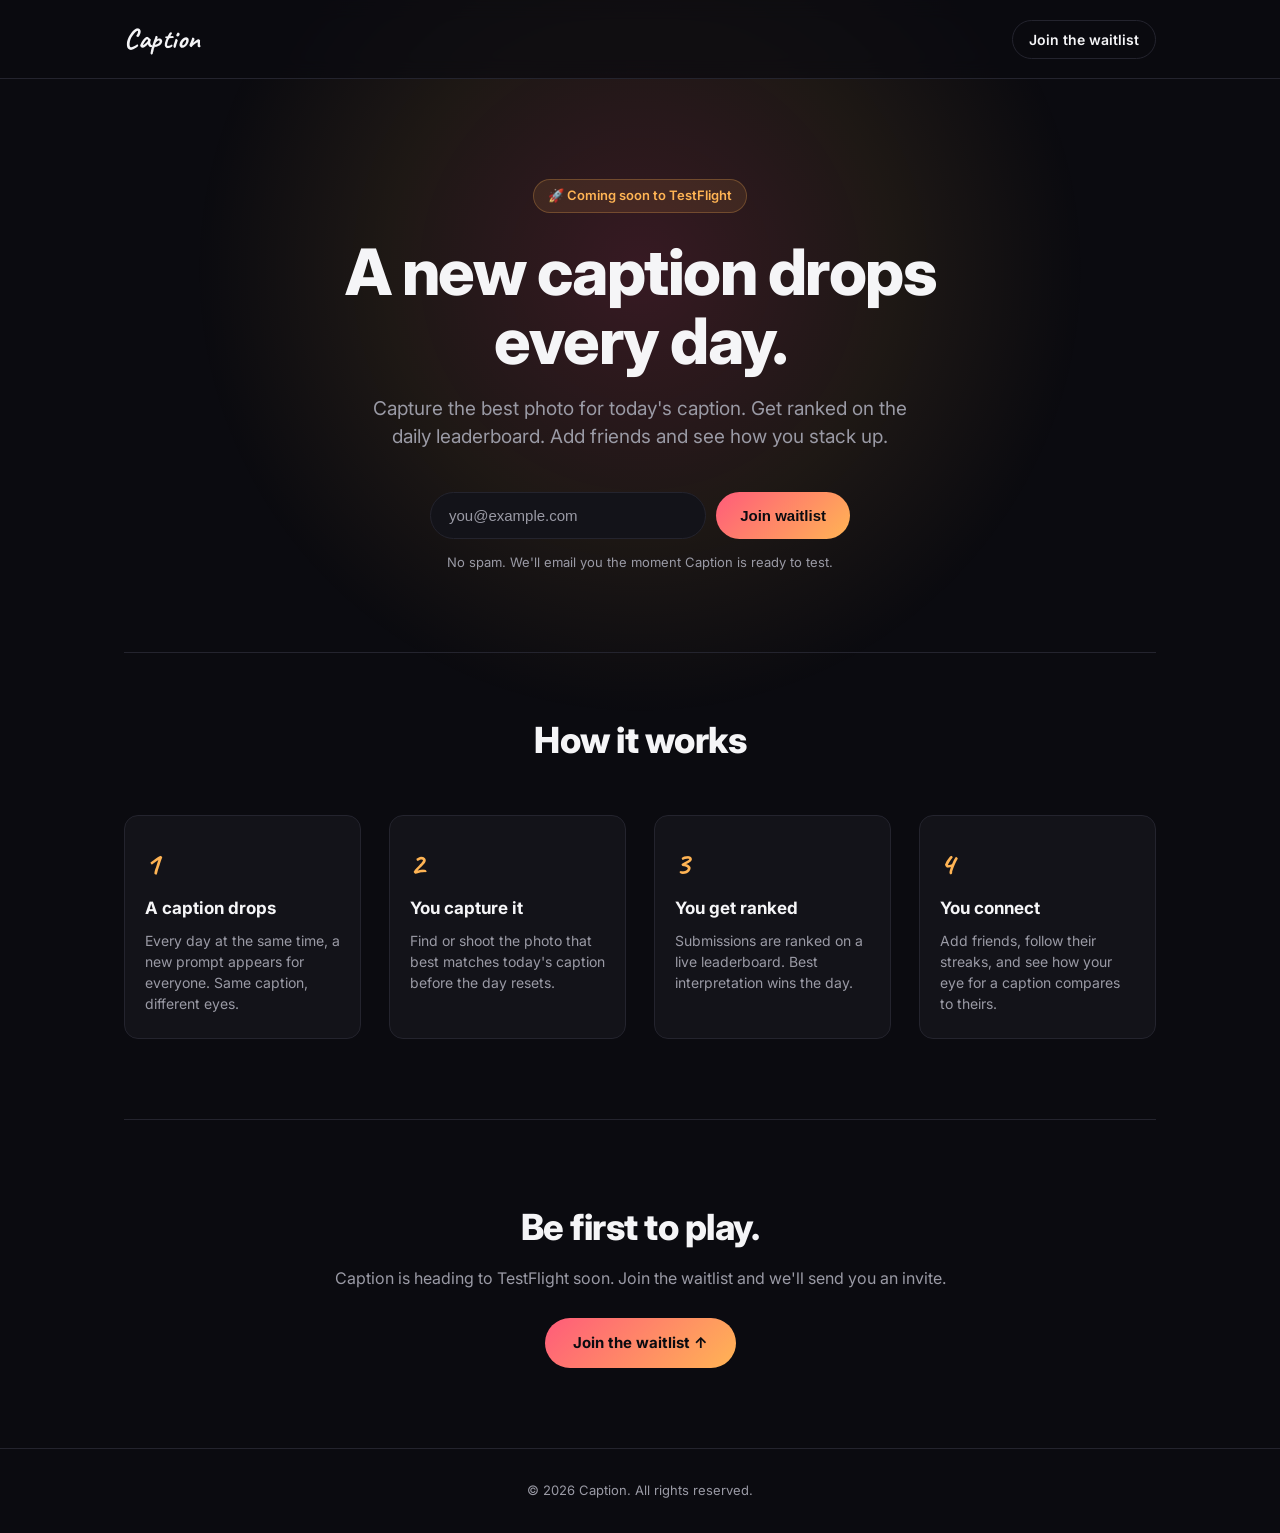
==== index.html @ 1dfd94dd "Add Caption landing page with waitlist form Simple static site: hero, how-it-works section, and a Fo" ====
<!DOCTYPE html>
<html lang="en">
<head>
<meta charset="UTF-8">
<meta name="viewport" content="width=device-width, initial-scale=1.0">
<title>Caption — A new caption drops daily</title>
<meta name="description" content="Every day, a new caption drops. Capture the best photo for it, climb the leaderboard, and connect with friends. Coming soon to TestFlight.">
<link rel="preconnect" href="https://fonts.googleapis.com">
<link rel="preconnect" href="https://fonts.gstatic.com" crossorigin>
<link href="https://fonts.googleapis.com/css2?family=Inter:wght@400;500;600;700;800&family=Caveat:wght@600;700&display=swap" rel="stylesheet">
<link rel="stylesheet" href="style.css">
</head>
<body>

<div class="bg-glow"></div>

<header class="nav">
  <div class="nav-inner">
    <div class="logo">Caption</div>
    <a href="#waitlist" class="nav-cta">Join the waitlist</a>
  </div>
</header>

<main>
  <section class="hero">
    <div class="badge">🚀 Coming soon to TestFlight</div>
    <h1>A new caption drops<br>every day.</h1>
    <p class="subhead">
      Capture the best photo for today's caption. Get ranked on the daily leaderboard.
      Add friends and see how you stack up.
    </p>

    <form id="waitlist-form" class="waitlist-form" action="https://formspree.io/f/mrpgkleg" method="POST">
      <input
        type="email"
        name="email"
        id="email"
        placeholder="you@example.com"
        required
        autocomplete="email"
      >
      <button type="submit">Join waitlist</button>
    </form>
    <p id="form-message" class="form-message" hidden></p>
    <p class="fine-print">No spam. We'll email you the moment Caption is ready to test.</p>
  </section>

  <section class="how-it-works" id="how-it-works">
    <h2>How it works</h2>
    <div class="steps">
      <div class="step">
        <div class="step-num">1</div>
        <h3>A caption drops</h3>
        <p>Every day at the same time, a new prompt appears for everyone. Same caption, different eyes.</p>
      </div>
      <div class="step">
        <div class="step-num">2</div>
        <h3>You capture it</h3>
        <p>Find or shoot the photo that best matches today's caption before the day resets.</p>
      </div>
      <div class="step">
        <div class="step-num">3</div>
        <h3>You get ranked</h3>
        <p>Submissions are ranked on a live leaderboard. Best interpretation wins the day.</p>
      </div>
      <div class="step">
        <div class="step-num">4</div>
        <h3>You connect</h3>
        <p>Add friends, follow their streaks, and see how your eye for a caption compares to theirs.</p>
      </div>
    </div>
  </section>

  <section class="waitlist-cta" id="waitlist">
    <h2>Be first to play.</h2>
    <p>Caption is heading to TestFlight soon. Join the waitlist and we'll send you an invite.</p>
    <a href="#" class="cta-button" id="scroll-to-form">Join the waitlist ↑</a>
  </section>
</main>

<footer class="footer">
  <p>&copy; 2026 Caption. All rights reserved.</p>
</footer>

<script src="script.js"></script>
</body>
</html>
---- style.css ----
:root {
  --bg: #0b0b10;
  --bg-elevated: #131319;
  --text: #f5f5f7;
  --text-dim: #9a9aa5;
  --accent: #ff5c7a;
  --accent-2: #ffb454;
  --border: #24242e;
  --radius: 14px;
}

* { box-sizing: border-box; margin: 0; padding: 0; }

html { scroll-behavior: smooth; }

body {
  background: var(--bg);
  color: var(--text);
  font-family: 'Inter', -apple-system, BlinkMacSystemFont, 'Segoe UI', sans-serif;
  line-height: 1.5;
  min-height: 100vh;
  position: relative;
  overflow-x: hidden;
}

.bg-glow {
  position: fixed;
  top: -20%;
  left: 50%;
  transform: translateX(-50%);
  width: 900px;
  height: 900px;
  background: radial-gradient(circle, rgba(255,92,122,0.18) 0%, rgba(255,180,84,0.08) 40%, transparent 70%);
  pointer-events: none;
  z-index: 0;
}

.nav {
  position: sticky;
  top: 0;
  z-index: 10;
  backdrop-filter: blur(10px);
  background: rgba(11,11,16,0.7);
  border-bottom: 1px solid var(--border);
}

.nav-inner {
  max-width: 1080px;
  margin: 0 auto;
  padding: 18px 24px;
  display: flex;
  justify-content: space-between;
  align-items: center;
}

.logo {
  font-family: 'Caveat', cursive;
  font-weight: 700;
  font-size: 28px;
  letter-spacing: 0.5px;
}

.nav-cta {
  color: var(--text);
  text-decoration: none;
  font-size: 14px;
  font-weight: 600;
  padding: 8px 16px;
  border: 1px solid var(--border);
  border-radius: 999px;
  transition: border-color 0.2s, background 0.2s;
}

.nav-cta:hover {
  border-color: var(--accent);
  background: rgba(255,92,122,0.08);
}

main {
  position: relative;
  z-index: 1;
  max-width: 1080px;
  margin: 0 auto;
  padding: 0 24px;
}

.hero {
  text-align: center;
  padding: 100px 0 80px;
  display: flex;
  flex-direction: column;
  align-items: center;
}

.badge {
  display: inline-block;
  font-size: 13px;
  font-weight: 600;
  color: var(--accent-2);
  background: rgba(255,180,84,0.1);
  border: 1px solid rgba(255,180,84,0.25);
  padding: 6px 14px;
  border-radius: 999px;
  margin-bottom: 24px;
}

.hero h1 {
  font-size: clamp(36px, 6vw, 64px);
  font-weight: 800;
  letter-spacing: -1.5px;
  line-height: 1.08;
  margin-bottom: 20px;
}

.subhead {
  font-size: clamp(16px, 2vw, 19px);
  color: var(--text-dim);
  max-width: 560px;
  margin-bottom: 40px;
}

.waitlist-form {
  display: flex;
  gap: 10px;
  width: 100%;
  max-width: 420px;
  margin-bottom: 14px;
}

.waitlist-form input {
  flex: 1;
  padding: 14px 18px;
  font-size: 15px;
  border-radius: 999px;
  border: 1px solid var(--border);
  background: var(--bg-elevated);
  color: var(--text);
  outline: none;
  transition: border-color 0.2s;
  min-width: 0;
}

.waitlist-form input:focus {
  border-color: var(--accent);
}

.waitlist-form input::placeholder {
  color: var(--text-dim);
}

.waitlist-form button {
  padding: 14px 24px;
  font-size: 15px;
  font-weight: 700;
  border-radius: 999px;
  border: none;
  background: linear-gradient(135deg, var(--accent), var(--accent-2));
  color: #0b0b10;
  cursor: pointer;
  white-space: nowrap;
  transition: transform 0.15s, box-shadow 0.15s;
}

.waitlist-form button:hover {
  transform: translateY(-1px);
  box-shadow: 0 8px 24px rgba(255,92,122,0.35);
}

.waitlist-form button:active {
  transform: translateY(0);
}

.form-message {
  font-size: 14px;
  font-weight: 600;
  margin-bottom: 8px;
}

.form-message.success { color: #7fe0a8; }
.form-message.error { color: var(--accent); }

.fine-print {
  font-size: 13px;
  color: var(--text-dim);
}

@media (max-width: 480px) {
  .waitlist-form {
    flex-direction: column;
  }
}

.how-it-works {
  padding: 60px 0 80px;
  border-top: 1px solid var(--border);
}

.how-it-works h2 {
  text-align: center;
  font-size: clamp(26px, 4vw, 36px);
  font-weight: 800;
  letter-spacing: -0.5px;
  margin-bottom: 48px;
}

.steps {
  display: grid;
  grid-template-columns: repeat(4, 1fr);
  gap: 28px;
}

@media (max-width: 800px) {
  .steps { grid-template-columns: repeat(2, 1fr); }
}

@media (max-width: 480px) {
  .steps { grid-template-columns: 1fr; }
}

.step {
  background: var(--bg-elevated);
  border: 1px solid var(--border);
  border-radius: var(--radius);
  padding: 24px 20px;
}

.step-num {
  font-family: 'Caveat', cursive;
  font-size: 32px;
  font-weight: 700;
  color: var(--accent-2);
  margin-bottom: 8px;
}

.step h3 {
  font-size: 17px;
  font-weight: 700;
  margin-bottom: 8px;
}

.step p {
  font-size: 14px;
  color: var(--text-dim);
}

.waitlist-cta {
  text-align: center;
  padding: 80px 0;
  border-top: 1px solid var(--border);
}

.waitlist-cta h2 {
  font-size: clamp(26px, 4vw, 36px);
  font-weight: 800;
  letter-spacing: -0.5px;
  margin-bottom: 12px;
}

.waitlist-cta p {
  color: var(--text-dim);
  margin-bottom: 28px;
}

.cta-button {
  display: inline-block;
  padding: 14px 28px;
  font-size: 15px;
  font-weight: 700;
  border-radius: 999px;
  background: linear-gradient(135deg, var(--accent), var(--accent-2));
  color: #0b0b10;
  text-decoration: none;
  transition: transform 0.15s, box-shadow 0.15s;
}

.cta-button:hover {
  transform: translateY(-1px);
  box-shadow: 0 8px 24px rgba(255,92,122,0.35);
}

.footer {
  text-align: center;
  padding: 32px 24px;
  color: var(--text-dim);
  font-size: 13px;
  border-top: 1px solid var(--border);
  position: relative;
  z-index: 1;
}
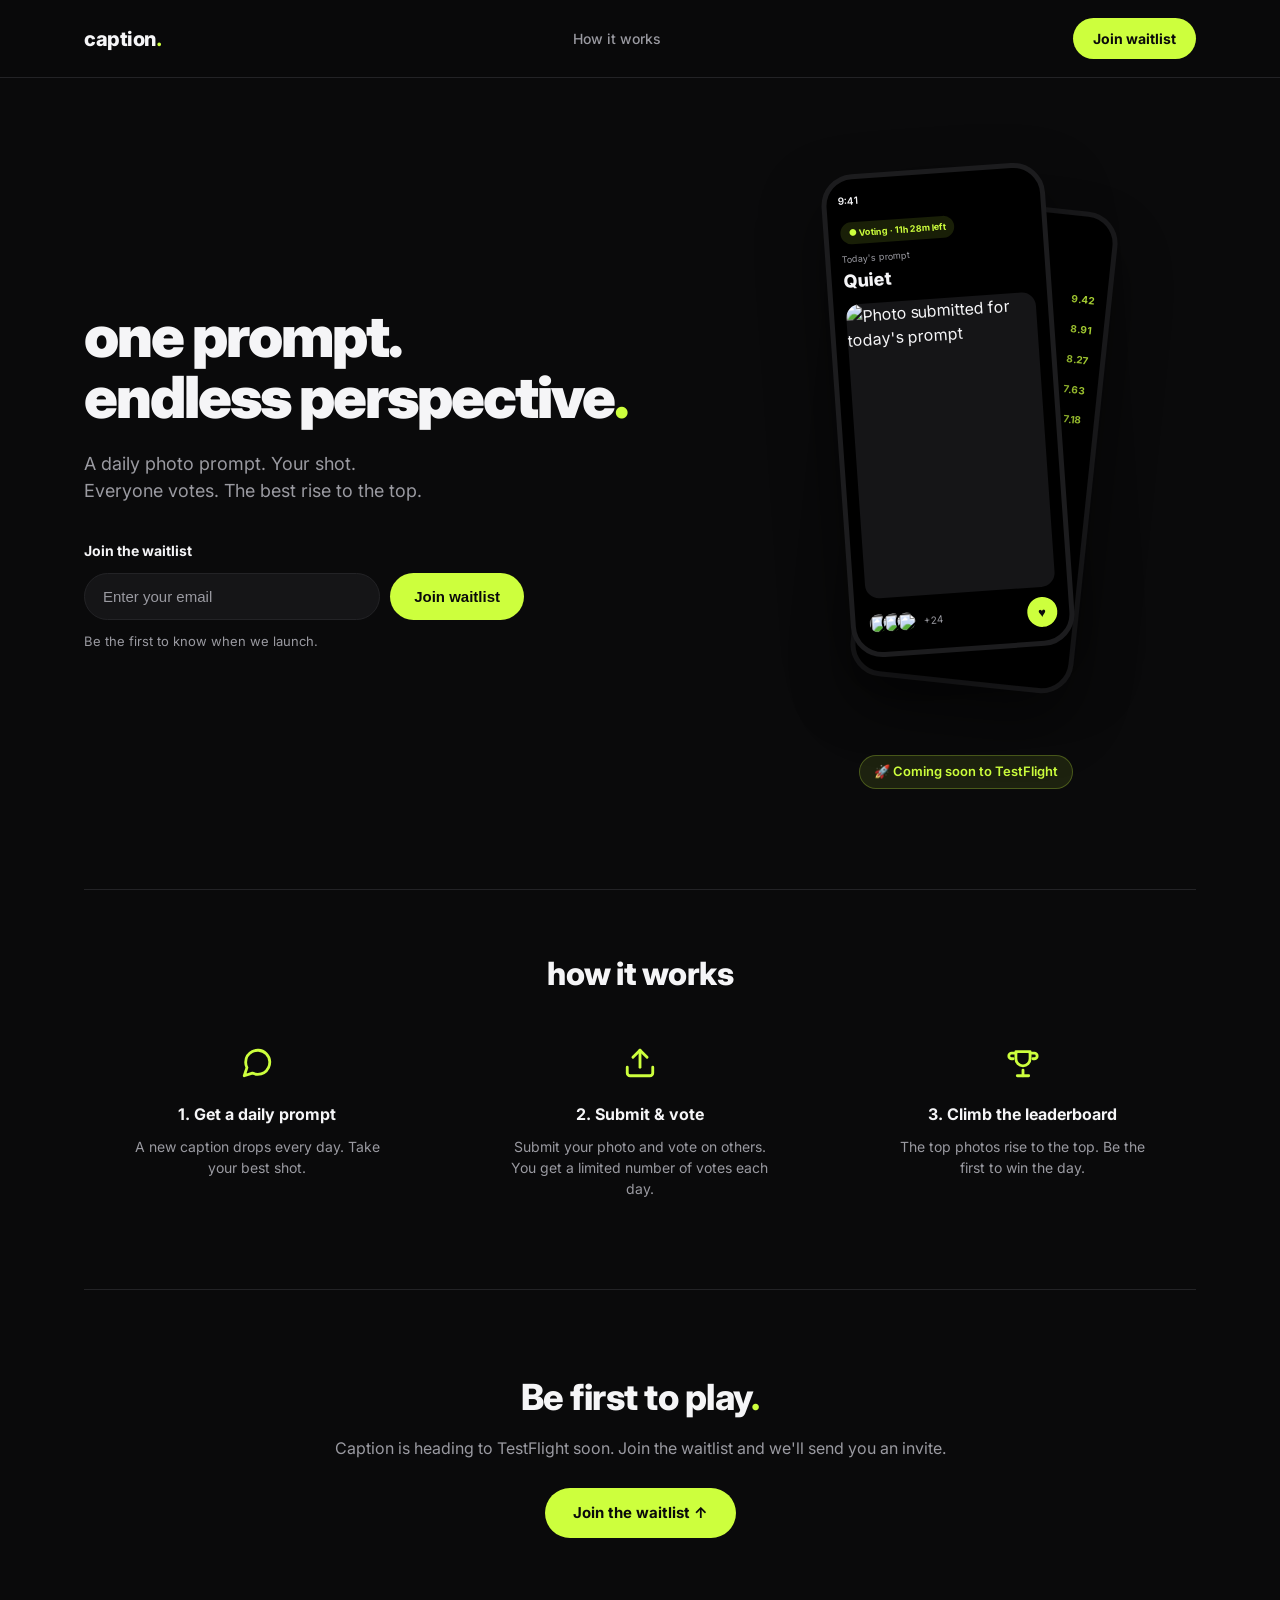
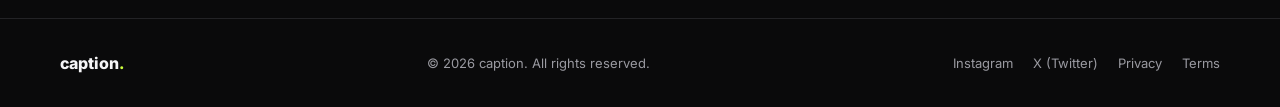
==== commit 4f4c0149: "Redesign landing page with dark/lime theme and phone mockups Matches new design direction: bold head" ====
--- a/index.html
+++ b/index.html
@@ -3,83 +3,145 @@
 <head>
 <meta charset="UTF-8">
 <meta name="viewport" content="width=device-width, initial-scale=1.0">
-<title>Caption — A new caption drops daily</title>
-<meta name="description" content="Every day, a new caption drops. Capture the best photo for it, climb the leaderboard, and connect with friends. Coming soon to TestFlight.">
+<title>Caption — One prompt. Endless perspective.</title>
+<meta name="description" content="A daily photo prompt. Your shot. Everyone votes. The best rise to the top. Coming soon to TestFlight.">
 <link rel="preconnect" href="https://fonts.googleapis.com">
 <link rel="preconnect" href="https://fonts.gstatic.com" crossorigin>
-<link href="https://fonts.googleapis.com/css2?family=Inter:wght@400;500;600;700;800&family=Caveat:wght@600;700&display=swap" rel="stylesheet">
+<link href="https://fonts.googleapis.com/css2?family=Inter:wght@400;500;600;700;800;900&display=swap" rel="stylesheet">
 <link rel="stylesheet" href="style.css">
 </head>
 <body>
 
-<div class="bg-glow"></div>
-
 <header class="nav">
   <div class="nav-inner">
-    <div class="logo">Caption</div>
-    <a href="#waitlist" class="nav-cta">Join the waitlist</a>
+    <div class="logo">caption<span class="dot">.</span></div>
+    <nav class="nav-links">
+      <a href="#how-it-works">How it works</a>
+    </nav>
+    <a href="#waitlist" class="nav-cta" id="nav-cta">Join waitlist</a>
   </div>
 </header>
 
 <main>
   <section class="hero">
-    <div class="badge">🚀 Coming soon to TestFlight</div>
-    <h1>A new caption drops<br>every day.</h1>
-    <p class="subhead">
-      Capture the best photo for today's caption. Get ranked on the daily leaderboard.
-      Add friends and see how you stack up.
-    </p>
+    <div class="hero-text">
+      <h1>one prompt.<br>endless perspective<span class="dot">.</span></h1>
+      <p class="subhead">
+        A daily photo prompt. Your shot.<br>
+        Everyone votes. The best rise to the top.
+      </p>
 
-    <form id="waitlist-form" class="waitlist-form" action="https://formspree.io/f/mrpgkleg" method="POST">
-      <input
-        type="email"
-        name="email"
-        id="email"
-        placeholder="you@example.com"
-        required
-        autocomplete="email"
-      >
-      <button type="submit">Join waitlist</button>
-    </form>
-    <p id="form-message" class="form-message" hidden></p>
-    <p class="fine-print">No spam. We'll email you the moment Caption is ready to test.</p>
+      <div class="hero-form-block">
+        <p class="form-label">Join the waitlist</p>
+        <form id="waitlist-form" class="waitlist-form" action="https://formspree.io/f/mrpgkleg" method="POST">
+          <input
+            type="email"
+            name="email"
+            id="email"
+            placeholder="Enter your email"
+            required
+            autocomplete="email"
+          >
+          <button type="submit">Join waitlist</button>
+        </form>
+        <p id="form-message" class="form-message" hidden></p>
+        <p class="fine-print">Be the first to know when we launch.</p>
+      </div>
+    </div>
+
+    <div class="hero-visual">
+      <div class="phone-stack">
+        <div class="phone phone-back">
+          <div class="phone-screen">
+            <div class="phone-statusbar"><span>9:41</span></div>
+            <div class="leaderboard-title">Leaderboard</div>
+            <ul class="leaderboard-list">
+              <li><img class="avatar" src="https://i.pravatar.cc/64?img=12" alt=""><span class="lb-name">max.jpeg</span><span class="lb-score">9.42</span></li>
+              <li><img class="avatar" src="https://i.pravatar.cc/64?img=5" alt=""><span class="lb-name">syd.raw</span><span class="lb-score">8.91</span></li>
+              <li><img class="avatar" src="https://i.pravatar.cc/64?img=33" alt=""><span class="lb-name">luca.archive</span><span class="lb-score">8.27</span></li>
+              <li><img class="avatar" src="https://i.pravatar.cc/64?img=45" alt=""><span class="lb-name">film.with.jay</span><span class="lb-score">7.63</span></li>
+              <li><img class="avatar" src="https://i.pravatar.cc/64?img=9" alt=""><span class="lb-name">grace.jpg</span><span class="lb-score">7.18</span></li>
+            </ul>
+          </div>
+        </div>
+        <div class="phone phone-front">
+          <div class="phone-screen">
+            <div class="phone-statusbar"><span>9:41</span></div>
+            <div class="voting-row">
+              <span class="voting-badge">● Voting · 11h 28m left</span>
+            </div>
+            <div class="prompt-label">Today's prompt</div>
+            <div class="prompt-word">Quiet</div>
+            <div class="photo-frame">
+              <img src="https://picsum.photos/seed/captionquiet/400/560" alt="Photo submitted for today's prompt">
+            </div>
+            <div class="phone-footer-row">
+              <div class="avatar-stack">
+                <img src="https://i.pravatar.cc/40?img=1" alt="">
+                <img src="https://i.pravatar.cc/40?img=2" alt="">
+                <img src="https://i.pravatar.cc/40?img=3" alt="">
+                <span class="avatar-more">+24</span>
+              </div>
+              <button class="like-btn" aria-label="Vote">♥</button>
+            </div>
+          </div>
+        </div>
+      </div>
+      <div class="badge">🚀 Coming soon to TestFlight</div>
+    </div>
   </section>
 
   <section class="how-it-works" id="how-it-works">
-    <h2>How it works</h2>
+    <h2>how it works</h2>
     <div class="steps">
       <div class="step">
-        <div class="step-num">1</div>
-        <h3>A caption drops</h3>
-        <p>Every day at the same time, a new prompt appears for everyone. Same caption, different eyes.</p>
+        <svg class="step-icon" viewBox="0 0 24 24" fill="none" stroke="currentColor" stroke-width="2" stroke-linecap="round" stroke-linejoin="round">
+          <path d="M21 11.5a8.38 8.38 0 0 1-.9 3.8 8.5 8.5 0 0 1-7.6 4.7 8.38 8.38 0 0 1-3.8-.9L3 21l1.9-5.7a8.38 8.38 0 0 1-.9-3.8 8.5 8.5 0 0 1 4.7-7.6 8.38 8.38 0 0 1 3.8-.9h.5a8.48 8.48 0 0 1 8 8v.5z"/>
+        </svg>
+        <h3>1. Get a daily prompt</h3>
+        <p>A new caption drops every day. Take your best shot.</p>
       </div>
       <div class="step">
-        <div class="step-num">2</div>
-        <h3>You capture it</h3>
-        <p>Find or shoot the photo that best matches today's caption before the day resets.</p>
+        <svg class="step-icon" viewBox="0 0 24 24" fill="none" stroke="currentColor" stroke-width="2" stroke-linecap="round" stroke-linejoin="round">
+          <path d="M21 15v4a2 2 0 0 1-2 2H5a2 2 0 0 1-2-2v-4"/>
+          <polyline points="17 8 12 3 7 8"/>
+          <line x1="12" y1="3" x2="12" y2="15"/>
+        </svg>
+        <h3>2. Submit &amp; vote</h3>
+        <p>Submit your photo and vote on others. You get a limited number of votes each day.</p>
       </div>
       <div class="step">
-        <div class="step-num">3</div>
-        <h3>You get ranked</h3>
-        <p>Submissions are ranked on a live leaderboard. Best interpretation wins the day.</p>
-      </div>
-      <div class="step">
-        <div class="step-num">4</div>
-        <h3>You connect</h3>
-        <p>Add friends, follow their streaks, and see how your eye for a caption compares to theirs.</p>
+        <svg class="step-icon" viewBox="0 0 24 24" fill="none" stroke="currentColor" stroke-width="2" stroke-linecap="round" stroke-linejoin="round">
+          <path d="M8 21h8"/>
+          <path d="M12 17v4"/>
+          <path d="M7 4h10v5a5 5 0 0 1-10 0V4z"/>
+          <path d="M7 5H4a2 2 0 0 0 0 4h1"/>
+          <path d="M17 5h3a2 2 0 0 1 0 4h-1"/>
+        </svg>
+        <h3>3. Climb the leaderboard</h3>
+        <p>The top photos rise to the top. Be the first to win the day.</p>
       </div>
     </div>
   </section>
 
   <section class="waitlist-cta" id="waitlist">
-    <h2>Be first to play.</h2>
+    <h2>Be first to play<span class="dot">.</span></h2>
     <p>Caption is heading to TestFlight soon. Join the waitlist and we'll send you an invite.</p>
     <a href="#" class="cta-button" id="scroll-to-form">Join the waitlist ↑</a>
   </section>
 </main>
 
 <footer class="footer">
-  <p>&copy; 2026 Caption. All rights reserved.</p>
+  <div class="footer-inner">
+    <div class="footer-logo">caption<span class="dot">.</span></div>
+    <p class="footer-copy">&copy; 2026 caption. All rights reserved.</p>
+    <div class="footer-links">
+      <a href="#">Instagram</a>
+      <a href="#">X (Twitter)</a>
+      <a href="#">Privacy</a>
+      <a href="#">Terms</a>
+    </div>
+  </div>
 </footer>
 
 <script src="script.js"></script>
--- a/style.css
+++ b/style.css
@@ -1,12 +1,12 @@
 :root {
-  --bg: #0b0b10;
-  --bg-elevated: #131319;
+  --bg: #0a0a0b;
+  --bg-elevated: #151517;
   --text: #f5f5f7;
-  --text-dim: #9a9aa5;
-  --accent: #ff5c7a;
-  --accent-2: #ffb454;
-  --border: #24242e;
-  --radius: 14px;
+  --text-dim: #9a9aa1;
+  --accent: #cdff3d;
+  --accent-text: #0a0a0b;
+  --border: #232326;
+  --radius: 16px;
 }
 
 * { box-sizing: border-box; margin: 0; padding: 0; }
@@ -19,112 +19,115 @@
   font-family: 'Inter', -apple-system, BlinkMacSystemFont, 'Segoe UI', sans-serif;
   line-height: 1.5;
   min-height: 100vh;
-  position: relative;
   overflow-x: hidden;
 }
 
-.bg-glow {
-  position: fixed;
-  top: -20%;
-  left: 50%;
-  transform: translateX(-50%);
-  width: 900px;
-  height: 900px;
-  background: radial-gradient(circle, rgba(255,92,122,0.18) 0%, rgba(255,180,84,0.08) 40%, transparent 70%);
-  pointer-events: none;
-  z-index: 0;
-}
+.dot { color: var(--accent); }
+
+/* Nav */
 
 .nav {
   position: sticky;
   top: 0;
   z-index: 10;
   backdrop-filter: blur(10px);
-  background: rgba(11,11,16,0.7);
+  background: rgba(10,10,11,0.75);
   border-bottom: 1px solid var(--border);
 }
 
 .nav-inner {
-  max-width: 1080px;
+  max-width: 1160px;
   margin: 0 auto;
   padding: 18px 24px;
   display: flex;
   justify-content: space-between;
   align-items: center;
+  gap: 24px;
 }
 
 .logo {
-  font-family: 'Caveat', cursive;
-  font-weight: 700;
-  font-size: 28px;
-  letter-spacing: 0.5px;
-}
-
-.nav-cta {
-  color: var(--text);
+  font-weight: 800;
+  font-size: 20px;
+  letter-spacing: -0.5px;
+}
+
+.nav-links {
+  display: flex;
+  gap: 28px;
+  flex: 1;
+  justify-content: center;
+}
+
+.nav-links a {
+  color: var(--text-dim);
   text-decoration: none;
   font-size: 14px;
-  font-weight: 600;
-  padding: 8px 16px;
-  border: 1px solid var(--border);
+  font-weight: 500;
+  transition: color 0.2s;
+}
+
+.nav-links a:hover { color: var(--text); }
+
+.nav-cta {
+  color: var(--accent-text);
+  text-decoration: none;
+  font-size: 14px;
+  font-weight: 700;
+  padding: 10px 20px;
+  background: var(--accent);
   border-radius: 999px;
-  transition: border-color 0.2s, background 0.2s;
+  white-space: nowrap;
+  transition: transform 0.15s, box-shadow 0.15s;
 }
 
 .nav-cta:hover {
-  border-color: var(--accent);
-  background: rgba(255,92,122,0.08);
+  transform: translateY(-1px);
+  box-shadow: 0 8px 20px rgba(205,255,61,0.25);
 }
 
 main {
   position: relative;
-  z-index: 1;
-  max-width: 1080px;
+  max-width: 1160px;
   margin: 0 auto;
   padding: 0 24px;
 }
 
+/* Hero */
+
 .hero {
-  text-align: center;
-  padding: 100px 0 80px;
-  display: flex;
-  flex-direction: column;
-  align-items: center;
-}
-
-.badge {
-  display: inline-block;
-  font-size: 13px;
-  font-weight: 600;
-  color: var(--accent-2);
-  background: rgba(255,180,84,0.1);
-  border: 1px solid rgba(255,180,84,0.25);
-  padding: 6px 14px;
-  border-radius: 999px;
-  margin-bottom: 24px;
-}
-
-.hero h1 {
-  font-size: clamp(36px, 6vw, 64px);
-  font-weight: 800;
-  letter-spacing: -1.5px;
-  line-height: 1.08;
-  margin-bottom: 20px;
+  display: grid;
+  grid-template-columns: 1fr 460px;
+  gap: 40px;
+  align-items: center;
+  padding: 90px 0 100px;
+}
+
+.hero-text h1 {
+  font-size: clamp(38px, 4.6vw, 58px);
+  font-weight: 900;
+  letter-spacing: -2px;
+  line-height: 1.05;
+  margin-bottom: 22px;
 }
 
 .subhead {
-  font-size: clamp(16px, 2vw, 19px);
-  color: var(--text-dim);
-  max-width: 560px;
-  margin-bottom: 40px;
+  font-size: clamp(16px, 1.6vw, 18px);
+  color: var(--text-dim);
+  margin-bottom: 36px;
+}
+
+.form-label {
+  font-size: 14px;
+  font-weight: 700;
+  margin-bottom: 12px;
 }
 
 .waitlist-form {
   display: flex;
   gap: 10px;
   width: 100%;
-  max-width: 420px;
-  margin-bottom: 14px;
+  max-width: 440px;
+  margin-bottom: 12px;
 }
 
 .waitlist-form input {
@@ -140,13 +143,8 @@
   min-width: 0;
 }
 
-.waitlist-form input:focus {
-  border-color: var(--accent);
-}
-
-.waitlist-form input::placeholder {
-  color: var(--text-dim);
-}
+.waitlist-form input:focus { border-color: var(--accent); }
+.waitlist-form input::placeholder { color: var(--text-dim); }
 
 .waitlist-form button {
   padding: 14px 24px;
@@ -154,8 +152,8 @@
   font-weight: 700;
   border-radius: 999px;
   border: none;
-  background: linear-gradient(135deg, var(--accent), var(--accent-2));
-  color: #0b0b10;
+  background: var(--accent);
+  color: var(--accent-text);
   cursor: pointer;
   white-space: nowrap;
   transition: transform 0.15s, box-shadow 0.15s;
@@ -163,12 +161,10 @@
 
 .waitlist-form button:hover {
   transform: translateY(-1px);
-  box-shadow: 0 8px 24px rgba(255,92,122,0.35);
-}
-
-.waitlist-form button:active {
-  transform: translateY(0);
-}
+  box-shadow: 0 8px 24px rgba(205,255,61,0.3);
+}
+
+.waitlist-form button:active { transform: translateY(0); }
 
 .form-message {
   font-size: 14px;
@@ -176,28 +172,210 @@
   margin-bottom: 8px;
 }
 
-.form-message.success { color: #7fe0a8; }
-.form-message.error { color: var(--accent); }
+.form-message.success { color: var(--accent); }
+.form-message.error { color: #ff6b6b; }
 
 .fine-print {
   font-size: 13px;
   color: var(--text-dim);
 }
 
-@media (max-width: 480px) {
-  .waitlist-form {
-    flex-direction: column;
-  }
-}
+/* Hero visual / phones */
+
+.hero-visual {
+  display: flex;
+  flex-direction: column;
+  align-items: center;
+  gap: 24px;
+}
+
+.phone-stack {
+  position: relative;
+  width: 100%;
+  max-width: 260px;
+  aspect-ratio: 9 / 19.5;
+}
+
+.phone {
+  position: absolute;
+  width: 86%;
+  aspect-ratio: 9 / 19.5;
+  background: #000;
+  border-radius: 32px;
+  border: 5px solid #1c1c1e;
+  overflow: hidden;
+  box-shadow: 0 30px 60px rgba(0,0,0,0.5);
+}
+
+.phone-back {
+  top: 6%;
+  right: 0;
+  transform: rotate(6deg);
+  opacity: 0.85;
+  z-index: 1;
+}
+
+.phone-front {
+  top: 0;
+  left: 0;
+  transform: rotate(-4deg);
+  z-index: 2;
+}
+
+.phone-screen {
+  height: 100%;
+  display: flex;
+  flex-direction: column;
+  padding: 14px 12px;
+  color: var(--text);
+}
+
+.phone-statusbar {
+  font-size: 10px;
+  font-weight: 600;
+  margin-bottom: 10px;
+}
+
+.voting-row { margin-bottom: 8px; }
+
+.voting-badge {
+  display: inline-block;
+  font-size: 9px;
+  font-weight: 700;
+  color: var(--accent);
+  background: rgba(205,255,61,0.12);
+  padding: 4px 8px;
+  border-radius: 999px;
+}
+
+.prompt-label {
+  font-size: 9px;
+  color: var(--text-dim);
+  margin-bottom: 2px;
+}
+
+.prompt-word {
+  font-size: 18px;
+  font-weight: 800;
+  margin-bottom: 10px;
+}
+
+.photo-frame {
+  flex: 1;
+  border-radius: 14px;
+  overflow: hidden;
+  background: var(--bg-elevated);
+}
+
+.photo-frame img {
+  width: 100%;
+  height: 100%;
+  object-fit: cover;
+  display: block;
+}
+
+.phone-footer-row {
+  display: flex;
+  justify-content: space-between;
+  align-items: center;
+  margin-top: 10px;
+}
+
+.avatar-stack {
+  display: flex;
+  align-items: center;
+}
+
+.avatar-stack img {
+  width: 22px;
+  height: 22px;
+  border-radius: 50%;
+  border: 2px solid #000;
+  margin-left: -8px;
+  object-fit: cover;
+}
+
+.avatar-stack img:first-child { margin-left: 0; }
+
+.avatar-more {
+  font-size: 10px;
+  color: var(--text-dim);
+  margin-left: 6px;
+}
+
+.like-btn {
+  width: 30px;
+  height: 30px;
+  border-radius: 50%;
+  border: none;
+  background: var(--accent);
+  color: var(--accent-text);
+  font-size: 13px;
+  cursor: pointer;
+  display: flex;
+  align-items: center;
+  justify-content: center;
+}
+
+.leaderboard-title {
+  font-size: 15px;
+  font-weight: 800;
+  margin-bottom: 12px;
+}
+
+.leaderboard-list {
+  list-style: none;
+  display: flex;
+  flex-direction: column;
+  gap: 10px;
+}
+
+.leaderboard-list li {
+  display: flex;
+  align-items: center;
+  gap: 8px;
+}
+
+.avatar {
+  width: 20px;
+  height: 20px;
+  border-radius: 50%;
+  object-fit: cover;
+}
+
+.lb-name {
+  font-size: 10px;
+  font-weight: 600;
+  flex: 1;
+}
+
+.lb-score {
+  font-size: 10px;
+  font-weight: 700;
+  color: var(--accent);
+}
+
+.badge {
+  display: inline-block;
+  font-size: 13px;
+  font-weight: 600;
+  color: var(--accent);
+  background: rgba(205,255,61,0.1);
+  border: 1px solid rgba(205,255,61,0.25);
+  padding: 6px 14px;
+  border-radius: 999px;
+}
+
+/* How it works */
 
 .how-it-works {
-  padding: 60px 0 80px;
+  padding: 60px 0 90px;
   border-top: 1px solid var(--border);
 }
 
 .how-it-works h2 {
   text-align: center;
-  font-size: clamp(26px, 4vw, 36px);
+  font-size: clamp(24px, 3.4vw, 32px);
   font-weight: 800;
   letter-spacing: -0.5px;
   margin-bottom: 48px;
@@ -205,43 +383,37 @@
 
 .steps {
   display: grid;
-  grid-template-columns: repeat(4, 1fr);
-  gap: 28px;
-}
-
-@media (max-width: 800px) {
-  .steps { grid-template-columns: repeat(2, 1fr); }
-}
-
-@media (max-width: 480px) {
-  .steps { grid-template-columns: 1fr; }
-}
-
-.step {
-  background: var(--bg-elevated);
-  border: 1px solid var(--border);
-  border-radius: var(--radius);
-  padding: 24px 20px;
-}
-
-.step-num {
-  font-family: 'Caveat', cursive;
-  font-size: 32px;
-  font-weight: 700;
-  color: var(--accent-2);
-  margin-bottom: 8px;
+  grid-template-columns: repeat(3, 1fr);
+  gap: 36px;
+}
+
+.step { text-align: center; }
+
+.step-icon {
+  width: 34px;
+  height: 34px;
+  color: var(--accent);
+  margin-bottom: 16px;
 }
 
 .step h3 {
-  font-size: 17px;
-  font-weight: 700;
-  margin-bottom: 8px;
+  font-size: 16px;
+  font-weight: 700;
+  margin-bottom: 10px;
 }
 
 .step p {
   font-size: 14px;
   color: var(--text-dim);
-}
+  max-width: 260px;
+  margin: 0 auto;
+}
+
+@media (max-width: 700px) {
+  .steps { grid-template-columns: 1fr; gap: 40px; }
+}
+
+/* Waitlist CTA */
 
 .waitlist-cta {
   text-align: center;
@@ -267,23 +439,89 @@
   font-size: 15px;
   font-weight: 700;
   border-radius: 999px;
-  background: linear-gradient(135deg, var(--accent), var(--accent-2));
-  color: #0b0b10;
+  background: var(--accent);
+  color: var(--accent-text);
   text-decoration: none;
   transition: transform 0.15s, box-shadow 0.15s;
 }
 
 .cta-button:hover {
   transform: translateY(-1px);
-  box-shadow: 0 8px 24px rgba(255,92,122,0.35);
-}
+  box-shadow: 0 8px 24px rgba(205,255,61,0.3);
+}
+
+/* Footer */
 
 .footer {
-  text-align: center;
+  border-top: 1px solid var(--border);
   padding: 32px 24px;
+}
+
+.footer-inner {
+  max-width: 1160px;
+  margin: 0 auto;
+  display: flex;
+  align-items: center;
+  justify-content: space-between;
+  gap: 16px;
+  flex-wrap: wrap;
+}
+
+.footer-logo {
+  font-weight: 800;
+  font-size: 16px;
+}
+
+.footer-copy {
   color: var(--text-dim);
   font-size: 13px;
-  border-top: 1px solid var(--border);
-  position: relative;
-  z-index: 1;
-}
+}
+
+.footer-links {
+  display: flex;
+  gap: 20px;
+}
+
+.footer-links a {
+  color: var(--text-dim);
+  text-decoration: none;
+  font-size: 13px;
+  transition: color 0.2s;
+}
+
+.footer-links a:hover { color: var(--text); }
+
+/* Responsive */
+
+@media (max-width: 900px) {
+  .nav-links { display: none; }
+
+  .hero {
+    grid-template-columns: 1fr;
+    text-align: center;
+    padding: 50px 0 70px;
+  }
+
+  .hero-text h1 { letter-spacing: -1.5px; }
+
+  .subhead { margin-left: auto; margin-right: auto; }
+
+  .form-label { text-align: left; }
+
+  .hero-form-block {
+    display: flex;
+    flex-direction: column;
+    align-items: center;
+  }
+
+  .hero-visual { margin-top: 40px; }
+
+  .footer-inner {
+    flex-direction: column;
+    text-align: center;
+  }
+}
+
+@media (max-width: 480px) {
+  .waitlist-form { flex-direction: column; }
+}
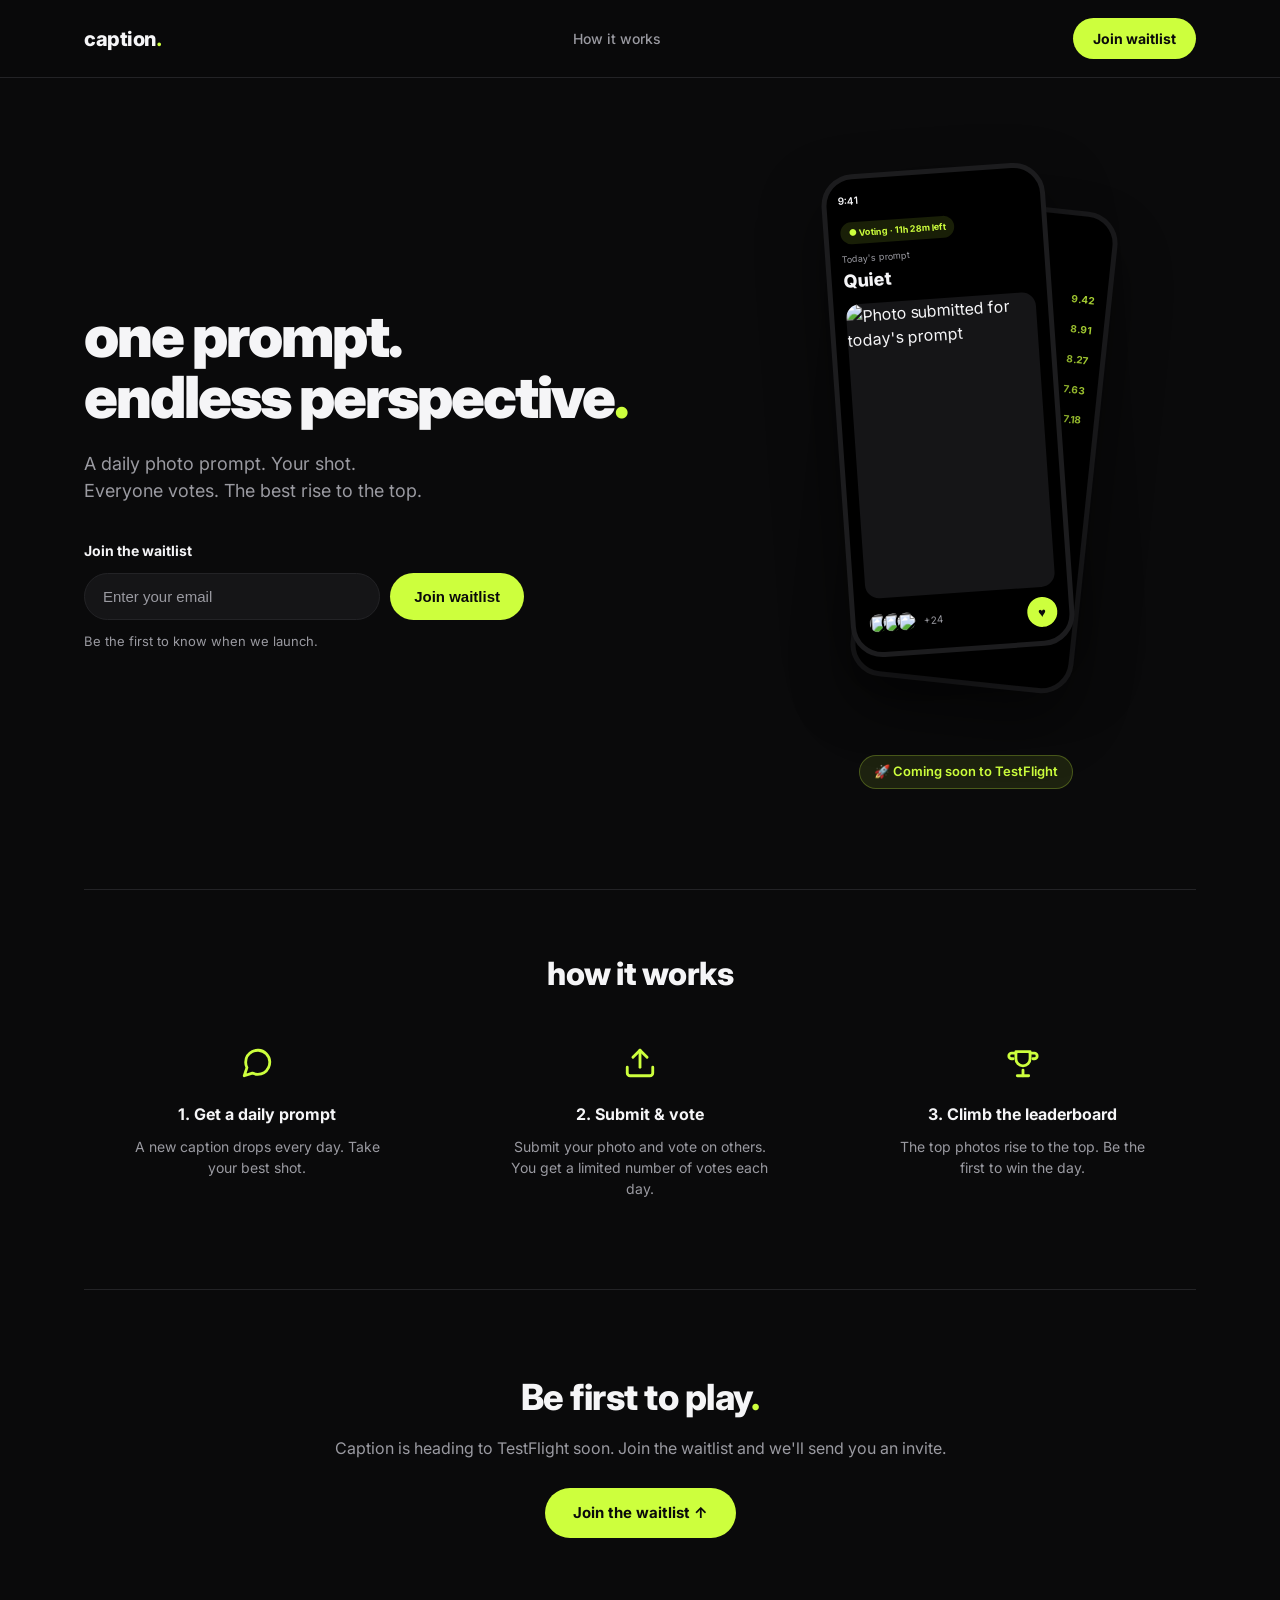
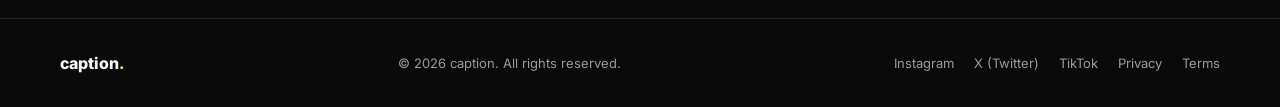
==== commit 31c9c1b5: "Add TikTok link to footer Co-Authored-By: Claude Sonnet 5 <noreply@anthropic.com>" ====
--- a/index.html
+++ b/index.html
@@ -136,8 +136,9 @@
     <div class="footer-logo">caption<span class="dot">.</span></div>
     <p class="footer-copy">&copy; 2026 caption. All rights reserved.</p>
     <div class="footer-links">
-      <a href="#">Instagram</a>
-      <a href="#">X (Twitter)</a>
+      <a href="https://www.instagram.com/caption.photo.app" target="_blank" rel="noopener">Instagram</a>
+      <a href="https://x.com/caption_app" target="_blank" rel="noopener">X (Twitter)</a>
+      <a href="https://www.tiktok.com/@caption_app" target="_blank" rel="noopener">TikTok</a>
       <a href="#">Privacy</a>
       <a href="#">Terms</a>
     </div>
